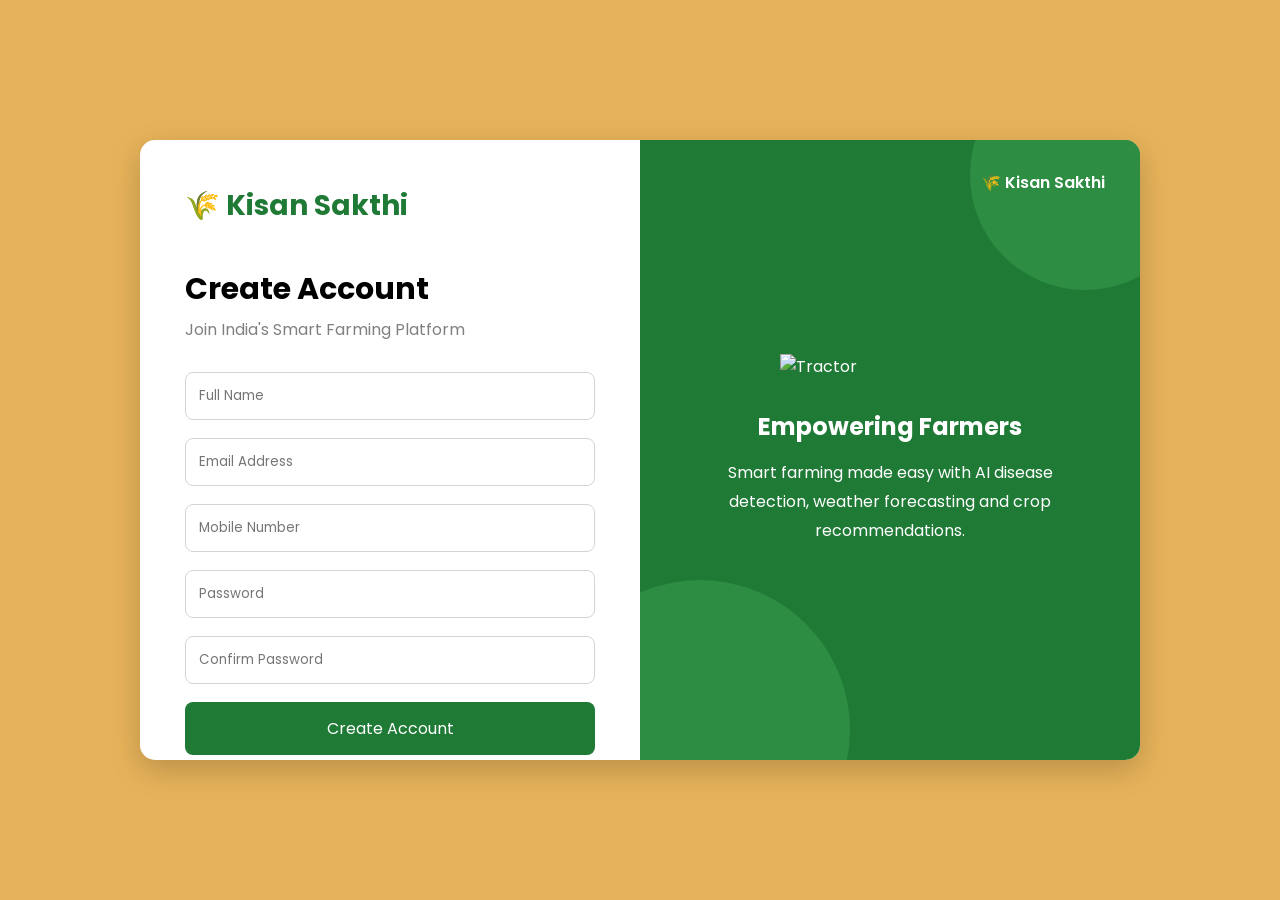
==== create-account.html @ 2b71b7e4 "Added Kisan Sakthi frontend" ====
<!DOCTYPE html>
<html lang="en">
<head>
    <meta charset="UTF-8">
    <meta name="viewport" content="width=device-width, initial-scale=1.0">
    <title>Create Account | Kisan Sakthi</title>

    <link rel="stylesheet" href="css/create-account.css">

    <link href="https://fonts.googleapis.com/css2?family=Poppins:wght@300;400;500;600;700&display=swap" rel="stylesheet">
</head>
<body>

<div class="container">

    <!-- Left Side -->
    <div class="left">

        <div class="logo">
            🌾 <span>Kisan Sakthi</span>
        </div>

        <h3>Create Account</h3>
        <p>Join India's Smart Farming Platform</p>

        <form id="registerForm">

            <input
                type="text"
                id="name"
                placeholder="Full Name"
                required
            >

            <input
                type="email"
                id="email"
                placeholder="Email Address"
                required
            >

            <input
                type="tel"
                id="mobile"
                placeholder="Mobile Number"
                required
            >

            <input
                type="password"
                id="password"
                placeholder="Password"
                required
            >

            <input
                type="password"
                id="confirmPassword"
                placeholder="Confirm Password"
                required
            >

            <button type="submit">Create Account</button>

        </form>

        <div class="login">
            Already have an account?
            <a href="login.html">Login</a>
        </div>

    </div>

    <!-- Right Side -->

    <div class="right">

        <div class="top-logo">
            🌾 Kisan Sakthi
        </div>

        <img
        src="https://cdn-icons-png.flaticon.com/512/628/628324.png"
        class="tractor"
        alt="Tractor">

        <h2>Empowering Farmers</h2>

        <p>
            Smart farming made easy with AI disease detection,
            weather forecasting and crop recommendations.
        </p>

    </div>

</div>

<script src="js/create-account.js"></script>

</body>
</html>
---- css/create-account.css ----
*{
    margin:0;
    padding:0;
    box-sizing:border-box;
    font-family:Poppins,sans-serif;
}

body{

    background:#e7b35a;

    display:flex;
    justify-content:center;
    align-items:center;

    height:100vh;
}

.container{

    width:1000px;
    height:620px;

    display:flex;

    background:white;

    border-radius:15px;

    overflow:hidden;

    box-shadow:0 10px 30px rgba(0,0,0,.2);

}

/* LEFT */

.left{

    width:50%;

    padding:45px;
}

.logo{

    font-size:28px;

    font-weight:700;

    color:#1f7a36;

    margin-bottom:40px;
}

.logo span{

    color:#1f7a36;
}

.left h3{

    font-size:30px;

    margin-bottom:5px;
}

.left p{

    color:gray;

    margin-bottom:30px;
}

form{

    display:flex;

    flex-direction:column;

    gap:18px;
}

input{

    padding:13px;

    border:1px solid #d4d4d4;

    border-radius:8px;

    outline:none;

    transition:.3s;
}

input:focus{

    border-color:#1f7a36;
}

button{

    background:#1f7a36;

    color:white;

    border:none;

    padding:14px;

    border-radius:8px;

    cursor:pointer;

    font-size:16px;

    transition:.3s;
}

button:hover{

    background:#17662c;
}

.login{

    margin-top:25px;

    text-align:center;
}

.login a{

    text-decoration:none;

    color:#1f7a36;

    font-weight:600;
}

/* RIGHT */

.right{

    width:50%;

    background:#1f7a36;

    color:white;

    position:relative;

    display:flex;

    flex-direction:column;

    justify-content:center;

    align-items:center;

    overflow:hidden;
}

.right::before{

    content:"";

    width:230px;

    height:230px;

    background:#2d8d43;

    border-radius:50%;

    position:absolute;

    top:-80px;

    right:-60px;
}

.right::after{

    content:"";

    width:300px;

    height:300px;

    background:#2d8d43;

    border-radius:50%;

    position:absolute;

    bottom:-120px;

    left:-90px;
}

.top-logo{

    position:absolute;

    top:30px;

    right:35px;

    font-weight:600;
}

.tractor{

    width:220px;

    z-index:2;

    margin-bottom:30px;
}

.right h2{

    z-index:2;

    margin-bottom:15px;
}

.right p{

    width:75%;

    text-align:center;

    line-height:1.8;

    z-index:2;
}
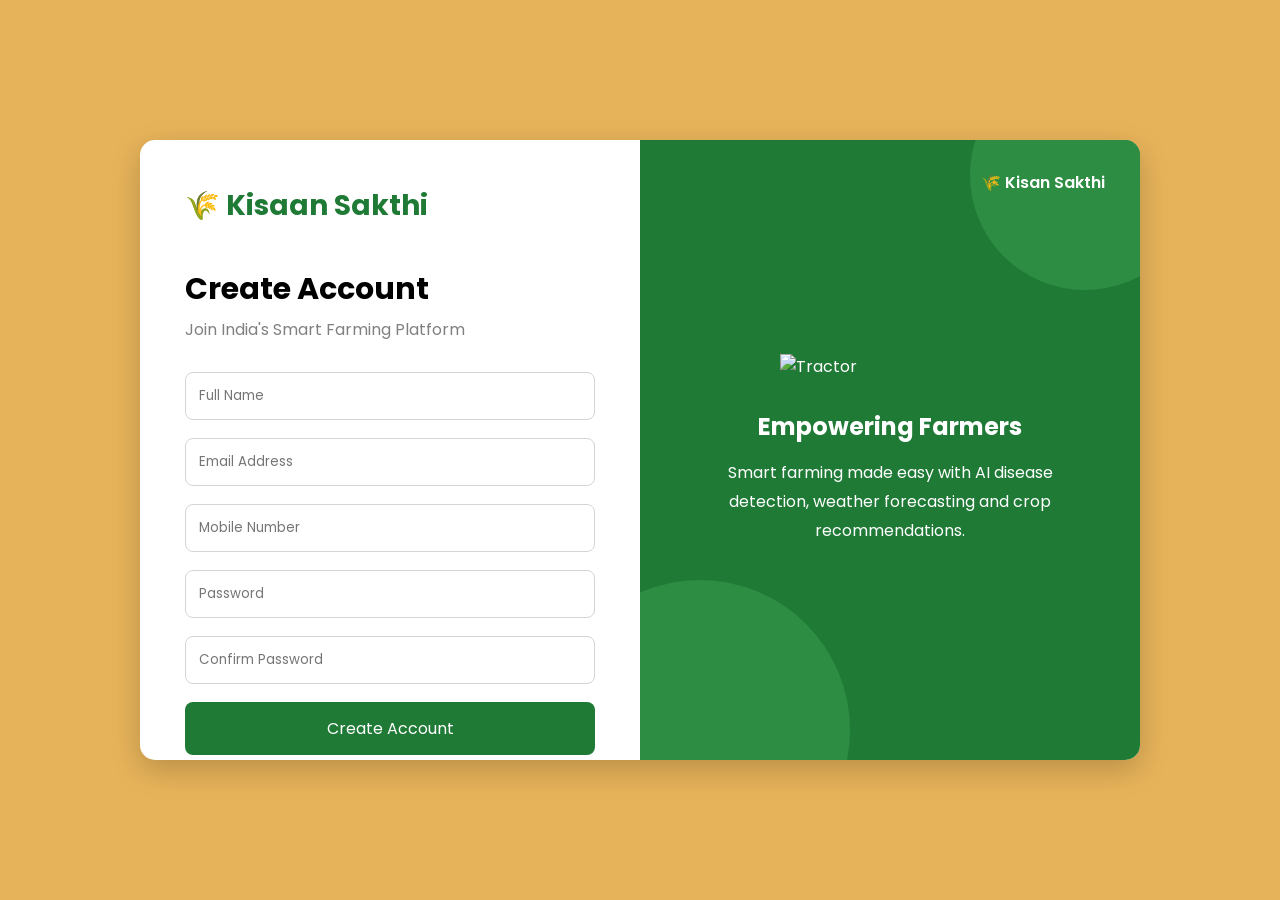
==== commit ec664baa: "Format create-account.html and fix logo spelling" ====
--- a/create-account.html
+++ b/create-account.html
@@ -1,5 +1,6 @@
 <!DOCTYPE html>
 <html lang="en">
+
 <head>
     <meta charset="UTF-8">
     <meta name="viewport" content="width=device-width, initial-scale=1.0">
@@ -7,95 +8,70 @@
 
     <link rel="stylesheet" href="css/create-account.css">
 
-    <link href="https://fonts.googleapis.com/css2?family=Poppins:wght@300;400;500;600;700&display=swap" rel="stylesheet">
+    <link href="https://fonts.googleapis.com/css2?family=Poppins:wght@300;400;500;600;700&display=swap"
+        rel="stylesheet">
 </head>
+
 <body>
 
-<div class="container">
+    <div class="container">
 
-    <!-- Left Side -->
-    <div class="left">
+        <!-- Left Side -->
+        <div class="left">
 
-        <div class="logo">
-            🌾 <span>Kisan Sakthi</span>
+            <div class="logo">
+                🌾 <span>Kisaan Sakthi</span>
+            </div>
+
+            <h3>Create Account</h3>
+            <p>Join India's Smart Farming Platform</p>
+
+            <form id="registerForm">
+
+                <input type="text" id="name" placeholder="Full Name" required>
+
+                <input type="email" id="email" placeholder="Email Address" required>
+
+                <input type="tel" id="mobile" placeholder="Mobile Number" required>
+
+                <input type="password" id="password" placeholder="Password" required>
+
+                <input type="password" id="confirmPassword" placeholder="Confirm Password" required>
+
+                <button type="submit">Create Account</button>
+
+            </form>
+
+            <div class="login">
+                Already have an account?
+                <a href="login.html">Login</a>
+            </div>
+
         </div>
 
-        <h3>Create Account</h3>
-        <p>Join India's Smart Farming Platform</p>
+        <!-- Right Side -->
 
-        <form id="registerForm">
+        <div class="right">
 
-            <input
-                type="text"
-                id="name"
-                placeholder="Full Name"
-                required
-            >
+            <div class="top-logo">
+                🌾 Kisan Sakthi
+            </div>
 
-            <input
-                type="email"
-                id="email"
-                placeholder="Email Address"
-                required
-            >
+            <img src="https://cdn-icons-png.flaticon.com/512/628/628324.png" class="tractor" alt="Tractor">
 
-            <input
-                type="tel"
-                id="mobile"
-                placeholder="Mobile Number"
-                required
-            >
+            <h2>Empowering Farmers</h2>
 
-            <input
-                type="password"
-                id="password"
-                placeholder="Password"
-                required
-            >
+            <p>
+                Smart farming made easy with AI disease detection,
+                weather forecasting and crop recommendations.
+            </p>
 
-            <input
-                type="password"
-                id="confirmPassword"
-                placeholder="Confirm Password"
-                required
-            >
-
-            <button type="submit">Create Account</button>
-
-        </form>
-
-        <div class="login">
-            Already have an account?
-            <a href="login.html">Login</a>
         </div>
 
     </div>
 
-    <!-- Right Side -->
-
-    <div class="right">
-
-        <div class="top-logo">
-            🌾 Kisan Sakthi
-        </div>
-
-        <img
-        src="https://cdn-icons-png.flaticon.com/512/628/628324.png"
-        class="tractor"
-        alt="Tractor">
-
-        <h2>Empowering Farmers</h2>
-
-        <p>
-            Smart farming made easy with AI disease detection,
-            weather forecasting and crop recommendations.
-        </p>
-
-    </div>
-
-</div>
-
-<script src="js/create-account.js"></script>
+    <script src="js/create-account.js"></script>
 
 </body>
+
 </html>
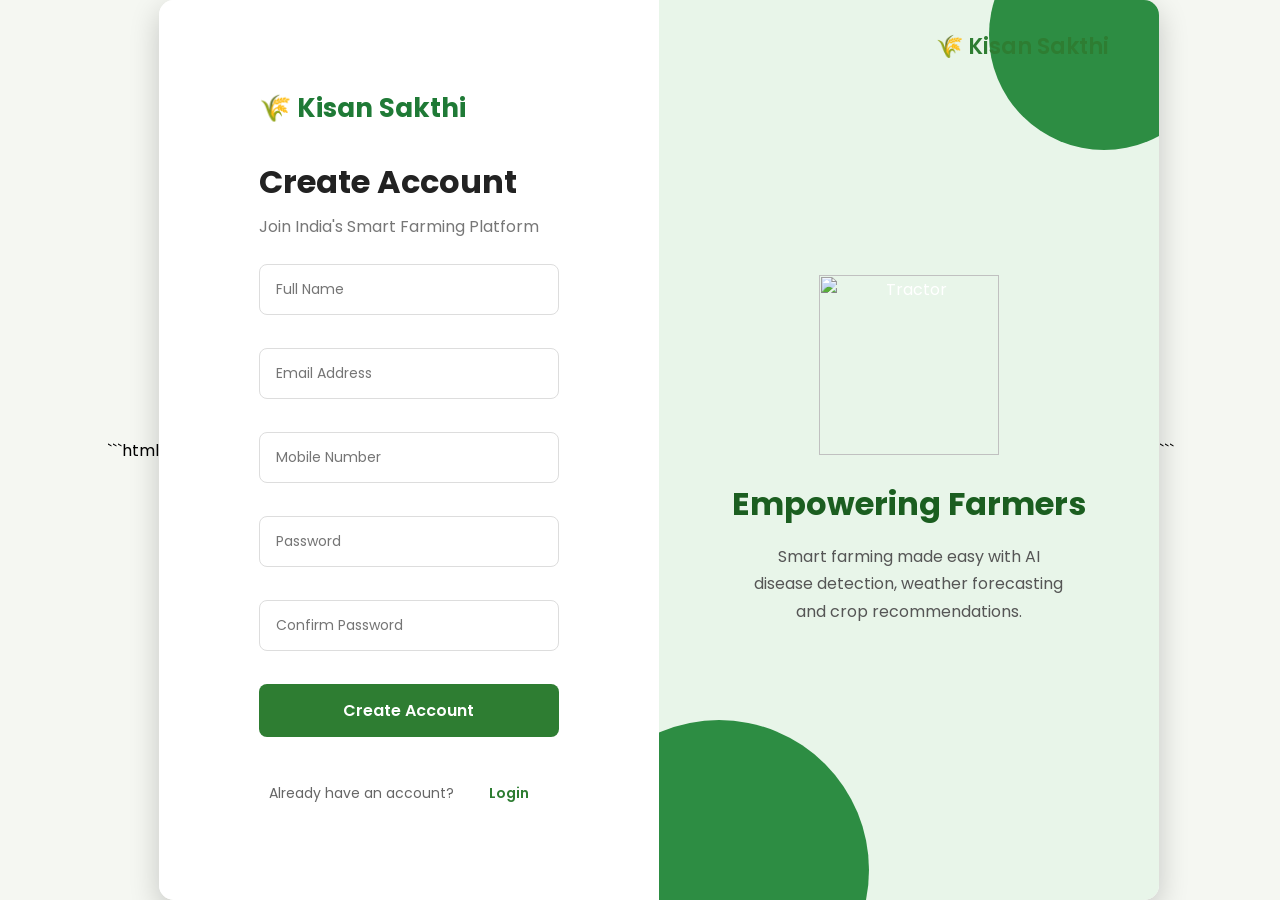
==== commit 9c9c015f: "Updated create account page with login button" ====
--- a/create-account.html
+++ b/create-account.html
@@ -1,9 +1,11 @@
+```html
 <!DOCTYPE html>
 <html lang="en">
 
 <head>
     <meta charset="UTF-8">
     <meta name="viewport" content="width=device-width, initial-scale=1.0">
+
     <title>Create Account | Kisan Sakthi</title>
 
     <link rel="stylesheet" href="css/create-account.css">
@@ -16,51 +18,70 @@
 
     <div class="container">
 
-        <!-- Left Side -->
+        <!-- ================= LEFT SIDE ================= -->
         <div class="left">
 
+            <!-- Logo -->
             <div class="logo">
-                🌾 <span>Kisaan Sakthi</span>
+                🌾 <span>Kisan Sakthi</span>
             </div>
 
             <h3>Create Account</h3>
+
             <p>Join India's Smart Farming Platform</p>
 
+            <!-- Registration Form -->
             <form id="registerForm">
 
+                <!-- Full Name -->
                 <input type="text" id="name" placeholder="Full Name" required>
 
+                <!-- Email -->
                 <input type="email" id="email" placeholder="Email Address" required>
 
-                <input type="tel" id="mobile" placeholder="Mobile Number" required>
+                <!-- Mobile -->
+                <input type="tel" id="mobile" placeholder="Mobile Number" pattern="[0-9]{10}" maxlength="10" required>
 
+                <!-- Password -->
                 <input type="password" id="password" placeholder="Password" required>
 
+                <!-- Confirm Password -->
                 <input type="password" id="confirmPassword" placeholder="Confirm Password" required>
 
-                <button type="submit">Create Account</button>
+                <!-- Create Account -->
+                <button type="submit" class="create-btn">
+                    Create Account
+                </button>
+
+                <!-- Login Section -->
+                <div class="login">
+                    <span>Already have an account?</span>
+
+                    <button type="button" class="login-btn" onclick="location.href='login.html'">
+                        Login
+                    </button>
+                </div>
 
             </form>
 
-            <div class="login">
-                Already have an account?
-                <a href="login.html">Login</a>
-            </div>
-
         </div>
 
-        <!-- Right Side -->
 
+        <!-- ================= RIGHT SIDE ================= -->
         <div class="right">
 
+            <!-- Top Logo -->
             <div class="top-logo">
                 🌾 Kisan Sakthi
             </div>
 
+            <!-- Tractor Image -->
             <img src="https://cdn-icons-png.flaticon.com/512/628/628324.png" class="tractor" alt="Tractor">
 
+            <!-- Heading -->
             <h2>Empowering Farmers</h2>
 
+            <!-- Description -->
             <p>
                 Smart farming made easy with AI disease detection,
                 weather forecasting and crop recommendations.
@@ -70,8 +91,11 @@
 
     </div>
 
+
+    <!-- JavaScript -->
     <script src="js/create-account.js"></script>
 
 </body>
 
-</html>+</html>
+```
--- a/css/create-account.css
+++ b/css/create-account.css
@@ -1,239 +1,439 @@
-*{
-    margin:0;
-    padding:0;
-    box-sizing:border-box;
-    font-family:Poppins,sans-serif;
-}
-
-body{
-
-    background:#e7b35a;
-
-    display:flex;
-    justify-content:center;
-    align-items:center;
-
-    height:100vh;
-}
-
-.container{
-
-    width:1000px;
-    height:620px;
-
-    display:flex;
-
-    background:white;
-
-    border-radius:15px;
-
-    overflow:hidden;
-
-    box-shadow:0 10px 30px rgba(0,0,0,.2);
+* {
+    margin: 0;
+    padding: 0;
+    box-sizing: border-box;
+    font-family: Poppins, sans-serif;
+}
+
+body {
+
+    background: #e7b35a;
+
+    display: flex;
+    justify-content: center;
+    align-items: center;
+
+    height: 100vh;
+}
+
+.container {
+
+    width: 1000px;
+    height: 620px;
+
+    display: flex;
+
+    background: white;
+
+    border-radius: 15px;
+
+    overflow: hidden;
+
+    box-shadow: 0 10px 30px rgba(0, 0, 0, .2);
 
 }
 
 /* LEFT */
 
-.left{
-
-    width:50%;
-
-    padding:45px;
-}
-
-.logo{
-
-    font-size:28px;
-
-    font-weight:700;
-
-    color:#1f7a36;
-
-    margin-bottom:40px;
-}
-
-.logo span{
-
-    color:#1f7a36;
-}
-
-.left h3{
-
-    font-size:30px;
-
-    margin-bottom:5px;
-}
-
-.left p{
-
-    color:gray;
-
-    margin-bottom:30px;
-}
-
-form{
-
-    display:flex;
-
-    flex-direction:column;
-
-    gap:18px;
-}
-
-input{
-
-    padding:13px;
-
-    border:1px solid #d4d4d4;
-
-    border-radius:8px;
-
-    outline:none;
-
-    transition:.3s;
-}
-
-input:focus{
-
-    border-color:#1f7a36;
-}
-
-button{
-
-    background:#1f7a36;
-
-    color:white;
-
-    border:none;
-
-    padding:14px;
-
-    border-radius:8px;
-
-    cursor:pointer;
-
-    font-size:16px;
-
-    transition:.3s;
-}
-
-button:hover{
-
-    background:#17662c;
-}
-
-.login{
-
-    margin-top:25px;
-
-    text-align:center;
-}
-
-.login a{
-
-    text-decoration:none;
-
-    color:#1f7a36;
-
-    font-weight:600;
+.left {
+
+    width: 50%;
+
+    padding: 45px;
+}
+
+.logo {
+
+    font-size: 28px;
+
+    font-weight: 700;
+
+    color: #1f7a36;
+
+    margin-bottom: 40px;
+}
+
+.logo span {
+
+    color: #1f7a36;
+}
+
+.left h3 {
+
+    font-size: 30px;
+
+    margin-bottom: 5px;
+}
+
+.left p {
+
+    color: gray;
+
+    margin-bottom: 30px;
+}
+
+form {
+
+    display: flex;
+
+    flex-direction: column;
+
+    gap: 18px;
+}
+
+input {
+
+    padding: 13px;
+
+    border: 1px solid #d4d4d4;
+
+    border-radius: 8px;
+
+    outline: none;
+
+    transition: .3s;
+}
+
+input:focus {
+
+    border-color: #1f7a36;
+}
+
+button {
+
+    background: #1f7a36;
+
+    color: white;
+
+    border: none;
+
+    padding: 14px;
+
+    border-radius: 8px;
+
+    cursor: pointer;
+
+    font-size: 16px;
+
+    transition: .3s;
+}
+
+button:hover {
+
+    background: #17662c;
+}
+
+.login {
+
+    margin-top: 25px;
+
+    display: flex;
+    justify-content: center;
+    align-items: center;
+    gap: 10px;
+}
+
+.login-btn {
+    background: transparent;
+    border: 2px solid #1f7a36;
+    color: #1f7a36;
+    padding: 8px 20px;
+    border-radius: 8px;
+    font-size: 14px;
+    font-weight: 600;
+    cursor: pointer;
+    transition: .3s;
+}
+
+.login-btn:hover {
+    background: #1f7a36;
+    color: white;
 }
 
 /* RIGHT */
 
-.right{
-
-    width:50%;
-
-    background:#1f7a36;
-
-    color:white;
-
-    position:relative;
-
-    display:flex;
-
-    flex-direction:column;
-
-    justify-content:center;
-
-    align-items:center;
-
-    overflow:hidden;
-}
-
-.right::before{
-
-    content:"";
-
-    width:230px;
-
-    height:230px;
-
-    background:#2d8d43;
-
-    border-radius:50%;
-
-    position:absolute;
-
-    top:-80px;
-
-    right:-60px;
-}
-
-.right::after{
-
-    content:"";
-
-    width:300px;
-
-    height:300px;
-
-    background:#2d8d43;
-
-    border-radius:50%;
-
-    position:absolute;
-
-    bottom:-120px;
-
-    left:-90px;
-}
-
-.top-logo{
-
-    position:absolute;
-
-    top:30px;
-
-    right:35px;
-
-    font-weight:600;
-}
-
-.tractor{
-
-    width:220px;
-
-    z-index:2;
-
-    margin-bottom:30px;
-}
-
-.right h2{
-
-    z-index:2;
-
-    margin-bottom:15px;
-}
-
-.right p{
-
-    width:75%;
-
-    text-align:center;
-
-    line-height:1.8;
-
-    z-index:2;
-}+.right {
+
+    width: 50%;
+
+    background: #1f7a36;
+
+    color: white;
+
+    position: relative;
+
+    display: flex;
+
+    flex-direction: column;
+
+    justify-content: center;
+
+    align-items: center;
+
+    overflow: hidden;
+}
+
+.right::before {
+
+    content: "";
+
+    width: 230px;
+
+    height: 230px;
+
+    background: #2d8d43;
+
+    border-radius: 50%;
+
+    position: absolute;
+
+    top: -80px;
+
+    right: -60px;
+}
+
+.right::after {
+
+    content: "";
+
+    width: 300px;
+
+    height: 300px;
+
+    background: #2d8d43;
+
+    border-radius: 50%;
+
+    position: absolute;
+
+    bottom: -120px;
+
+    left: -90px;
+}
+
+.top-logo {
+
+    position: absolute;
+
+    top: 30px;
+
+    right: 35px;
+
+    font-weight: 600;
+}
+
+.tractor {
+
+    width: 220px;
+
+    z-index: 2;
+
+    margin-bottom: 30px;
+}
+
+.right h2 {
+
+    z-index: 2;
+
+    margin-bottom: 15px;
+}
+
+.right p {
+
+    width: 75%;
+
+    text-align: center;
+
+    line-height: 1.8;
+
+    z-index: 2;
+}
+
+```css * {
+    margin: 0;
+    padding: 0;
+    box-sizing: border-box;
+}
+
+body {
+    font-family: 'Poppins', sans-serif;
+    background: #f5f7f2;
+}
+
+.container {
+    min-height: 100vh;
+    display: flex;
+}
+
+/* ================= LEFT SIDE ================= */
+
+.left {
+    width: 50%;
+    background: white;
+    display: flex;
+    flex-direction: column;
+    justify-content: center;
+    padding: 60px 10%;
+}
+
+.logo {
+    font-size: 26px;
+    font-weight: 700;
+    color: #2e7d32;
+    margin-bottom: 30px;
+}
+
+.left h3 {
+    font-size: 32px;
+    color: #222;
+    margin-bottom: 8px;
+}
+
+.left>p {
+    color: #777;
+    margin-bottom: 25px;
+}
+
+/* ================= FORM ================= */
+
+#registerForm {
+    width: 100%;
+    max-width: 450px;
+}
+
+#registerForm input {
+    width: 100%;
+    padding: 14px 16px;
+    margin-bottom: 15px;
+    border: 1px solid #ddd;
+    border-radius: 8px;
+    font-family: 'Poppins', sans-serif;
+    font-size: 14px;
+    outline: none;
+}
+
+#registerForm input:focus {
+    border-color: #2e7d32;
+}
+
+/* ================= CREATE BUTTON ================= */
+
+.create-btn {
+    width: 100%;
+    padding: 14px;
+    background: #2e7d32;
+    color: white;
+    border: none;
+    border-radius: 8px;
+    font-family: 'Poppins', sans-serif;
+    font-size: 16px;
+    font-weight: 600;
+    cursor: pointer;
+    transition: 0.3s;
+}
+
+.create-btn:hover {
+    background: #1b5e20;
+}
+
+/* ================= LOGIN ================= */
+
+.login {
+    margin-top: 20px;
+    text-align: center;
+    color: #666;
+    font-size: 14px;
+}
+
+.login-btn {
+    background: transparent;
+    border: none;
+    color: #2e7d32;
+    font-family: 'Poppins', sans-serif;
+    font-size: 14px;
+    font-weight: 600;
+    cursor: pointer;
+    margin-left: 5px;
+}
+
+.login-btn:hover {
+    text-decoration: underline;
+}
+
+/* ================= RIGHT SIDE ================= */
+
+.right {
+    width: 50%;
+    background: #e8f5e9;
+    display: flex;
+    flex-direction: column;
+    align-items: center;
+    justify-content: center;
+    text-align: center;
+    padding: 40px;
+}
+
+.top-logo {
+    position: absolute;
+    top: 30px;
+    right: 50px;
+    font-size: 22px;
+    font-weight: 600;
+    color: #2e7d32;
+}
+
+.tractor {
+    width: 180px;
+    margin-bottom: 25px;
+}
+
+.right h2 {
+    font-size: 32px;
+    color: #1b5e20;
+    margin-bottom: 15px;
+}
+
+.right p {
+    max-width: 450px;
+    color: #555;
+    line-height: 1.7;
+}
+
+
+/* ================= RESPONSIVE ================= */
+
+@media (max-width: 768px) {
+
+    .container {
+        flex-direction: column;
+    }
+
+    .left,
+    .right {
+        width: 100%;
+    }
+
+    .left {
+        padding: 40px 25px;
+    }
+
+    .right {
+        min-height: 400px;
+        padding: 40px 25px;
+    }
+
+    .top-logo {
+        position: static;
+        margin-bottom: 30px;
+    }
+
+    .right h2 {
+        font-size: 26px;
+    }
+
+    .tractor {
+        width: 140px;
+    }
+}
+
+```
